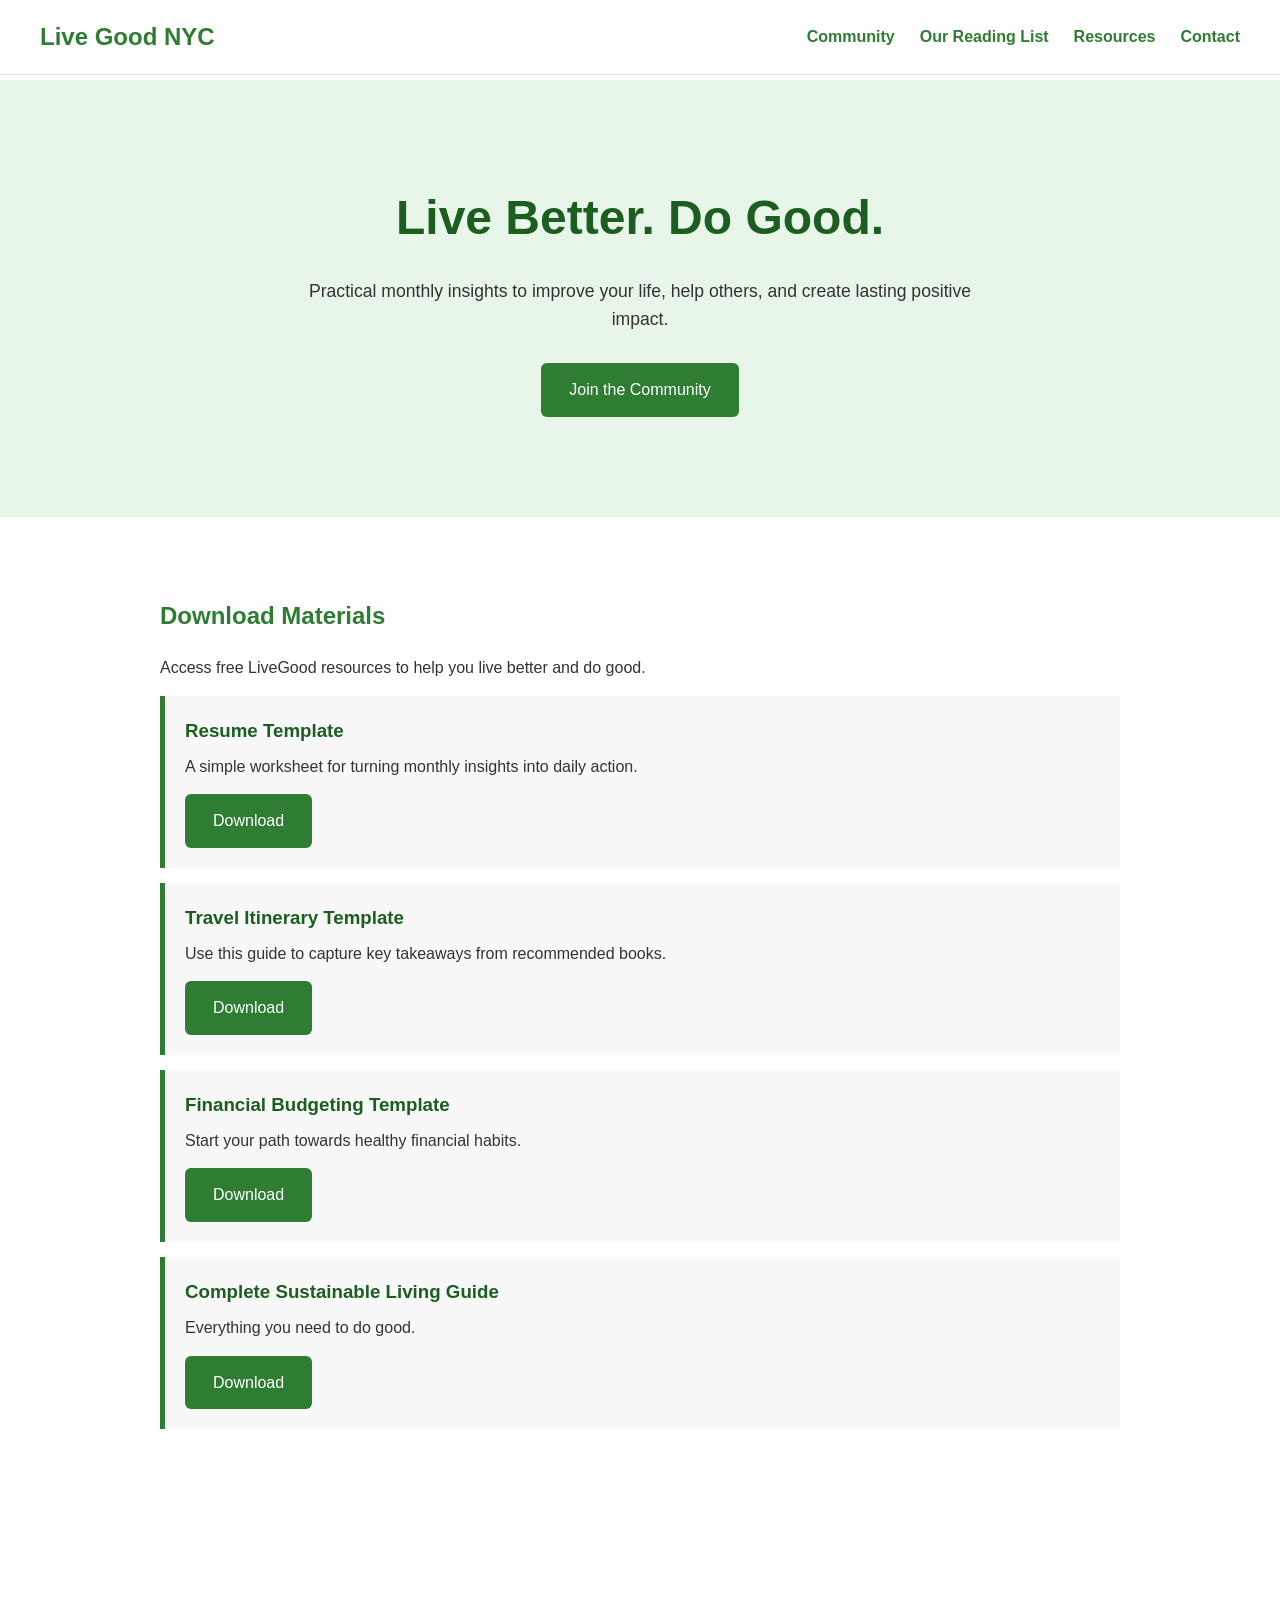
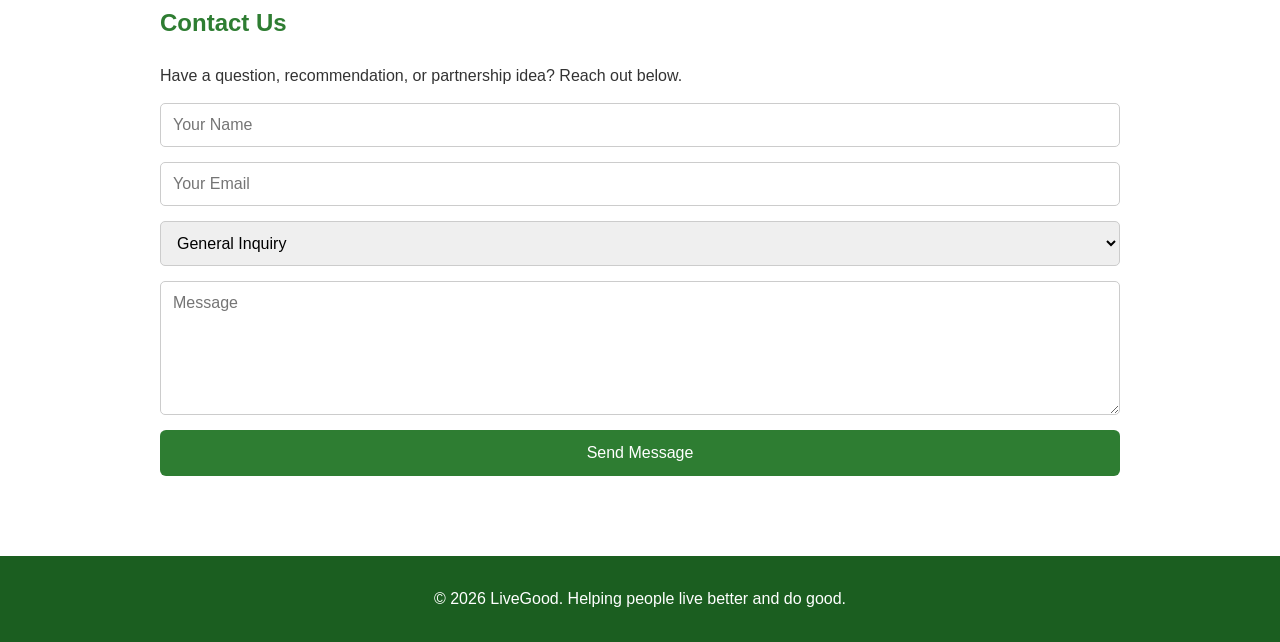
==== index.html @ 6002f82d "Remove PayPal integration and related sections Removed PayPal integration and several sections relat" ====
<!DOCTYPE html>
<html lang="en">
<head>
    <meta charset="UTF-8">
    <meta name="viewport" content="width=device-width, initial-scale=1.0">
    <title>Live Good NYC</title>
    <link rel="stylesheet" href="styles.css">
</head>
<body>

<nav>
    <div class="logo">Live Good NYC</div>
    <ul>
        <li><a href="community.html">Community</a></li>
        <li><a href="readinglist.html">Our Reading List</a></li>
        <li><a href="resources.html">Resources</a></li>
        <li><a href="contact.html">Contact</a></li>
    </ul>
</nav>

<header class="hero">
    <h1>Live Better. Do Good.</h1>
    <p>Practical monthly insights to improve your life, help others, and create lasting positive impact.</p>
    <a href="community.html" class="button">Join the Community</a>
</header>

<section id="materials">
    <h2>Download Materials</h2>
    <p>Access free LiveGood resources to help you live better and do good.</p>

    <div class="card">
        <h3>Resume Template</h3>
        <p>A simple worksheet for turning monthly insights into daily action.</p>
        <a class="button" href="materials/monthly-action-guide.txt" download>Download</a>
    </div>

    <div class="card">
        <h3>Travel Itinerary Template</h3>
        <p>Use this guide to capture key takeaways from recommended books.</p>
        <a class="button" href="materials/book-reflection-worksheet.txt" download>Download</a>
    </div>

    <div class="card">
        <h3>Financial Budgeting Template</h3>
        <p>Start your path towards healthy financial habits.</p>
        <a class="button" href="materials/charity-checklist.txt" download>Download</a>
    </div>

     <div class="card">
        <h3>Complete Sustainable Living Guide</h3>
        <p>Everything you need to do good.</p>
        <a class="button" href="materials/charity-checklist.txt" download>Download</a>
    </div>
</section>

<section id="contact">
    <h2>Contact Us</h2>
    <p>Have a question, recommendation, or partnership idea? Reach out below.</p>

    <form action="https://formspree.io/f/YOUR_FORM_ID" method="POST">
        <input type="text" name="name" placeholder="Your Name" required>
        <input type="email" name="email" placeholder="Your Email" required>

        <select name="reason">
            <option>General Inquiry</option>
            <option>Book Recommendation</option>
            <option>Charity Recommendation</option>
            <option>Partnership Opportunity</option>
        </select>

        <textarea name="message" rows="6" placeholder="Message"></textarea>
        <button type="submit">Send Message</button>
    </form>
</section>

<footer>
    <p>© 2026 LiveGood. Helping people live better and do good.</p>
</footer>

</body>
</html>
---- styles.css ----
* {
    margin: 0;
    padding: 0;
    box-sizing: border-box;
}

body {
    font-family: Helvetica, Helvetica, Garamond;
    color: #333;
    background: #ffffff;
    line-height: 1.6;
    padding-top: 80px;
}

nav {
    background: #ffffff;
    border-bottom: 1px solid #ddd;
    padding: 18px 40px;
    display: flex;
    justify-content: space-between;
    align-items: center;
    position: fixed;
    top: 0;
    left: 0;
    width: 100%;
    background: #ffffff;
    border-bottom: 1px solid #ddd;
    padding: 18px 40px;
    display: flex;
    justify-content: space-between;
    align-items: center;
    z-index: 1000;
}

.logo {
    color: #2e7d32;
    font-size: 1.5rem;
    font-weight: bold;
}

nav ul {
    list-style: none;
    display: flex;
    gap: 25px;
}

nav a {
    text-decoration: none;
    color: #2e7d32;
    font-weight: bold;
}

nav a:hover {
    color: #1b5e20;
}

.hero {
    background: #e8f5e9;
    text-align: center;
    padding: 100px 20px;
}

.hero h1 {
    font-size: 3rem;
    color: #1b5e20;
    margin-bottom: 20px;
}

.hero p {
    max-width: 700px;
    margin: 0 auto 30px;
    font-size: 1.1rem;
}

.button,
button {
    display: inline-block;
    background: #2e7d32;
    color: white;
    text-decoration: none;
    padding: 14px 28px;
    border: none;
    border-radius: 6px;
    cursor: pointer;
    font-size: 1rem;
}

.button:hover,
button:hover {
    background: #1b5e20;
}

section {
    max-width: 1000px;
    margin: auto;
    padding: 80px 20px;
}

section h2 {
    color: #2e7d32;
    margin-bottom: 20px;
}

section p {
    margin-bottom: 15px;
}

.card {
    background: #f8f8f8;
    border-left: 5px solid #2e7d32;
    padding: 20px;
    margin: 15px 0;
}

.card h3 {
    color: #1b5e20;
    margin-bottom: 8px;
}

form {
    display: flex;
    flex-direction: column;
}

input,
select,
textarea {
    margin-bottom: 15px;
    padding: 12px;
    border: 1px solid #ccc;
    border-radius: 5px;
    font-size: 1rem;
    font-family: Helvetica, Helvetica, Garamond;
}

footer {
    background: #1b5e20;
    color: white;
    text-align: center;
    padding: 30px;
}

.product-grid {
    display: grid;
    grid-template-columns: repeat(auto-fit, minmax(260px, 1fr));
    gap: 25px;
    margin-top: 30px;
}

.product-card {
    background: #ffffff;
    border: 1px solid #d7e6db;
    border-radius: 12px;
    padding: 20px;
    text-align: center;
}

.product-card img {
    width: 100%;
    height: 500px;
    object-fit: cover;
    border-radius: 10px;
    margin-bottom: 15px;
}

.product-card h3 {
    color: #2e7d32;
    margin-bottom: 10px;
}

.product-card p {
    margin-bottom: 12px;
}

@media (max-width: 700px) {
    nav {
        flex-direction: column;
        gap: 15px;
    }

    nav ul {
        flex-direction: column;
        gap: 10px;
        text-align: center;
    }

    .hero h1 {
        font-size: 2.2rem;
    }
}
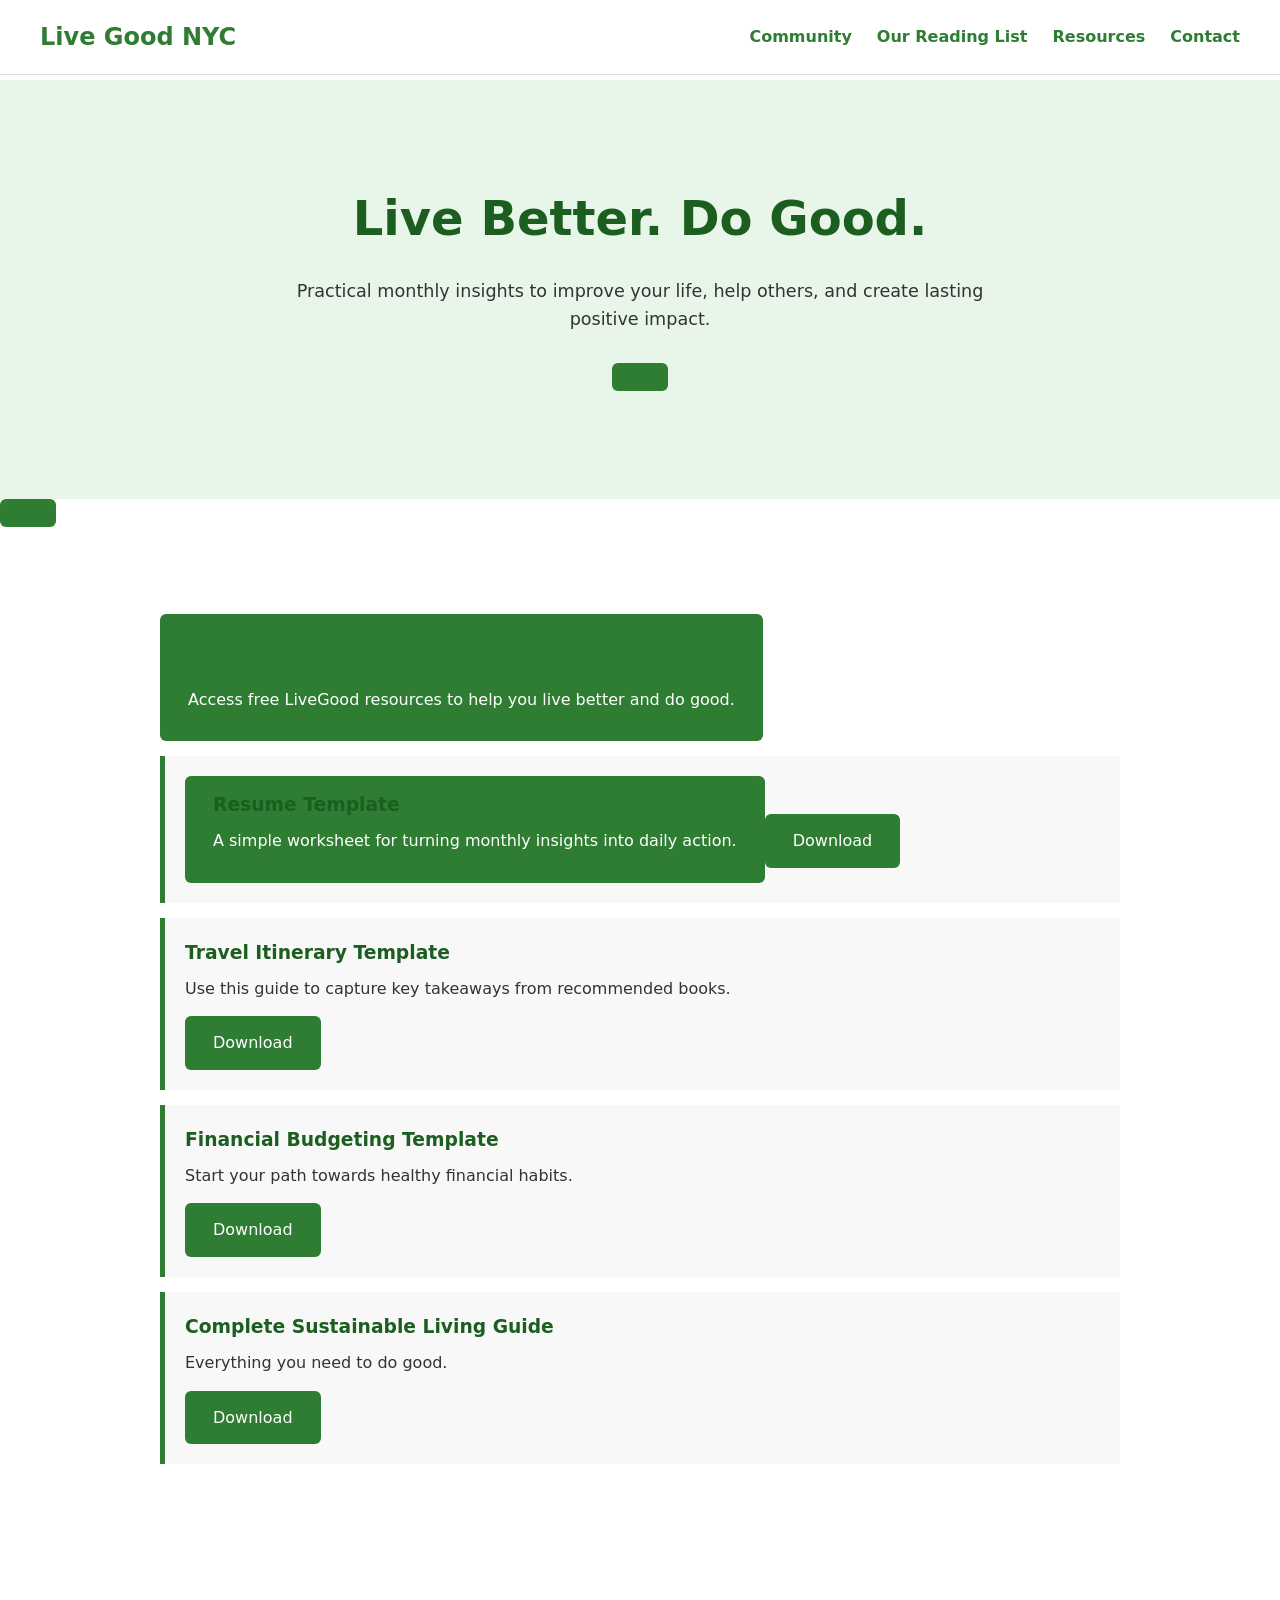
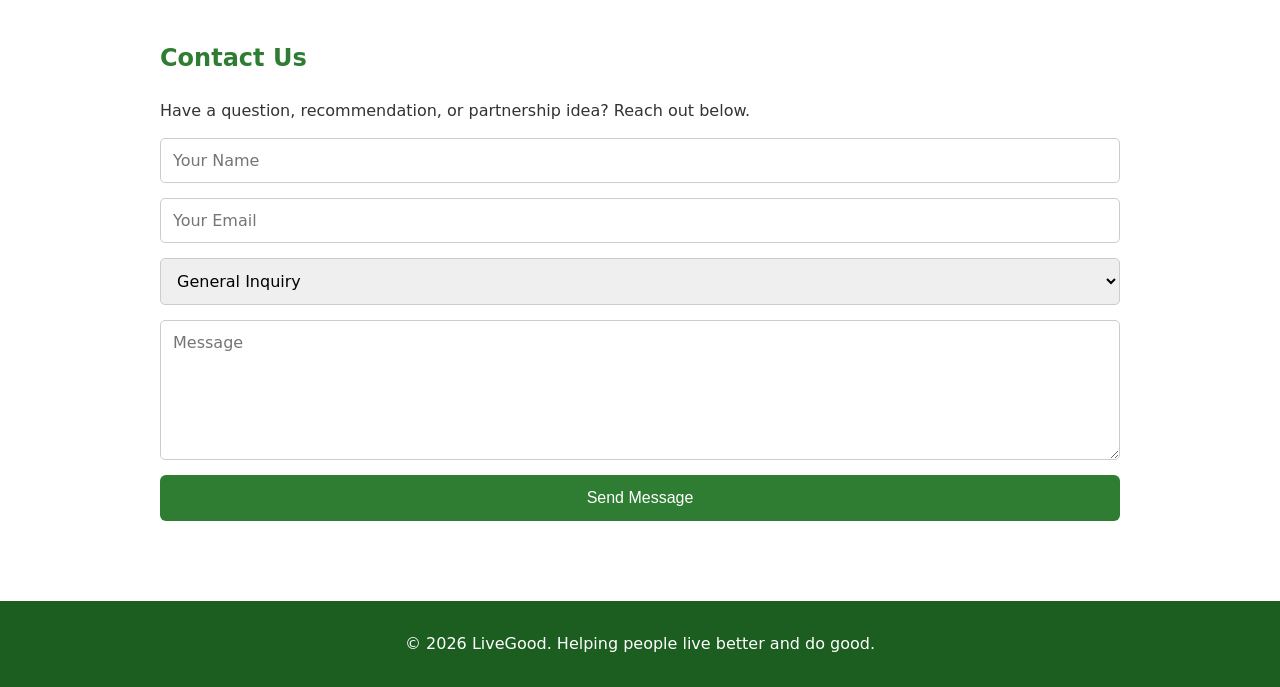
==== commit 291ef154: "Update subscription link in header" ====
--- a/index.html
+++ b/index.html
@@ -21,7 +21,7 @@
 <header class="hero">
     <h1>Live Better. Do Good.</h1>
     <p>Practical monthly insights to improve your life, help others, and create lasting positive impact.</p>
-    <a href="community.html" class="button">Join the Community</a>
+    <a class="button" href="https://YOURSUBSTACK.substack.com" target="_blank" Subscribe Now</a>
 </header>
 
 <section id="materials">
--- a/styles.css
+++ b/styles.css
@@ -5,7 +5,7 @@
 }
 
 body {
-    font-family: Helvetica, Helvetica, Garamond;
+    font-family: Inter, system-ui, sans-serif;
     color: #333;
     background: #ffffff;
     line-height: 1.6;
@@ -13,10 +13,6 @@
 }
 
 nav {
-    background: #ffffff;
-    border-bottom: 1px solid #ddd;
-    padding: 18px 40px;
-    display: flex;
     justify-content: space-between;
     align-items: center;
     position: fixed;
@@ -27,8 +23,6 @@
     border-bottom: 1px solid #ddd;
     padding: 18px 40px;
     display: flex;
-    justify-content: space-between;
-    align-items: center;
     z-index: 1000;
 }
 
@@ -130,7 +124,7 @@
     border: 1px solid #ccc;
     border-radius: 5px;
     font-size: 1rem;
-    font-family: Helvetica, Helvetica, Garamond;
+    font-family: Inter, system-ui, sans-serif;
 }
 
 footer {
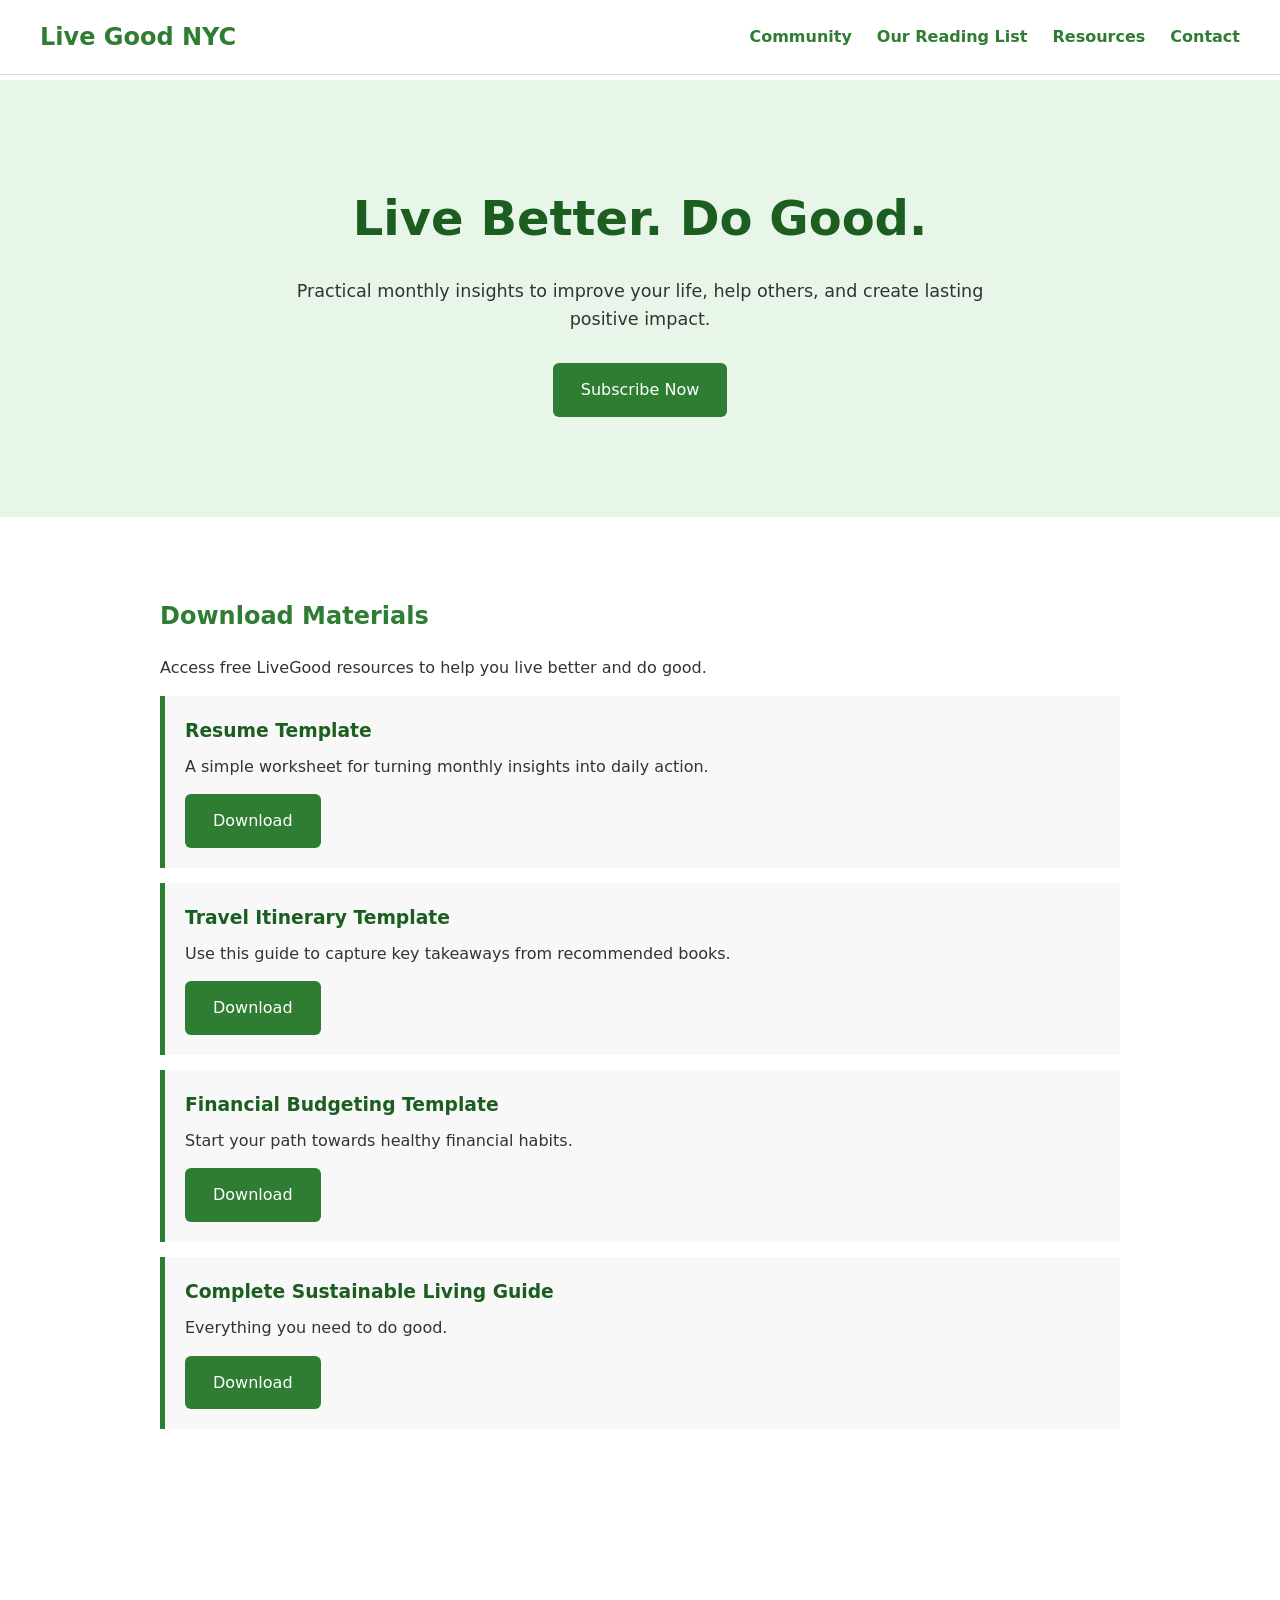
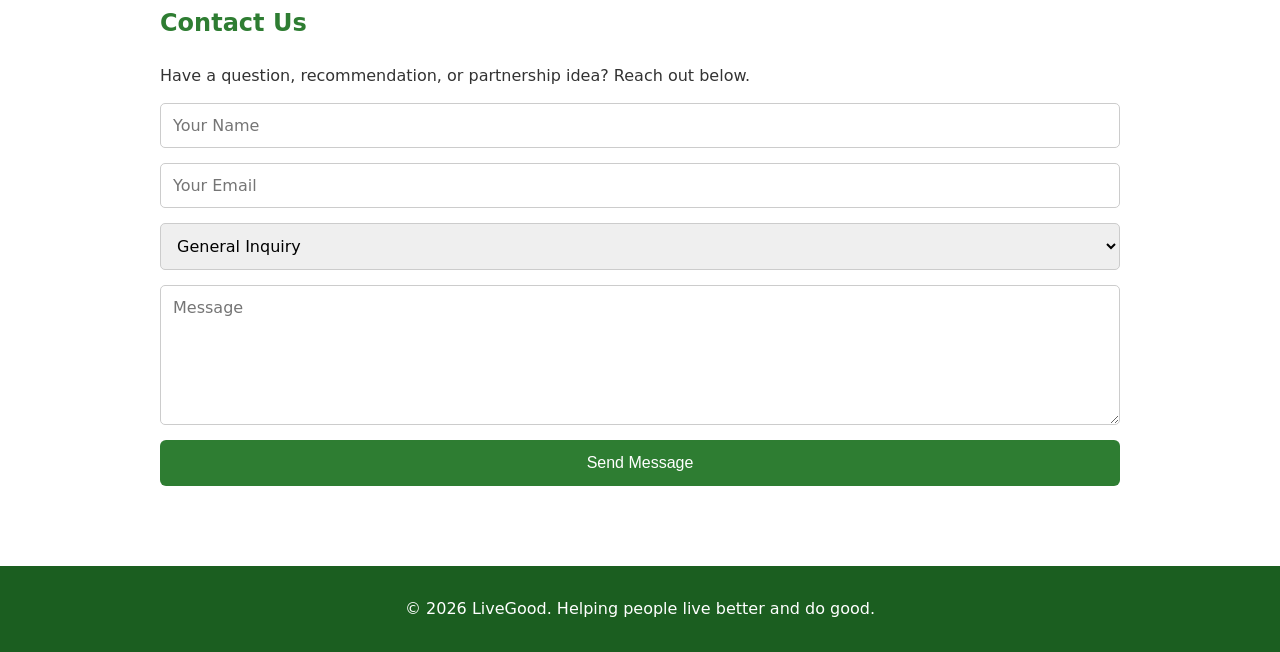
==== commit 40e2ecb6: "Fix button link formatting in index.html" ====
--- a/index.html
+++ b/index.html
@@ -21,7 +21,7 @@
 <header class="hero">
     <h1>Live Better. Do Good.</h1>
     <p>Practical monthly insights to improve your life, help others, and create lasting positive impact.</p>
-    <a class="button" href="https://YOURSUBSTACK.substack.com" target="_blank" Subscribe Now</a>
+    <a class="button" href="https://YOURSUBSTACK.substack.com" target="_blank">Subscribe Now</a>
 </header>
 
 <section id="materials">
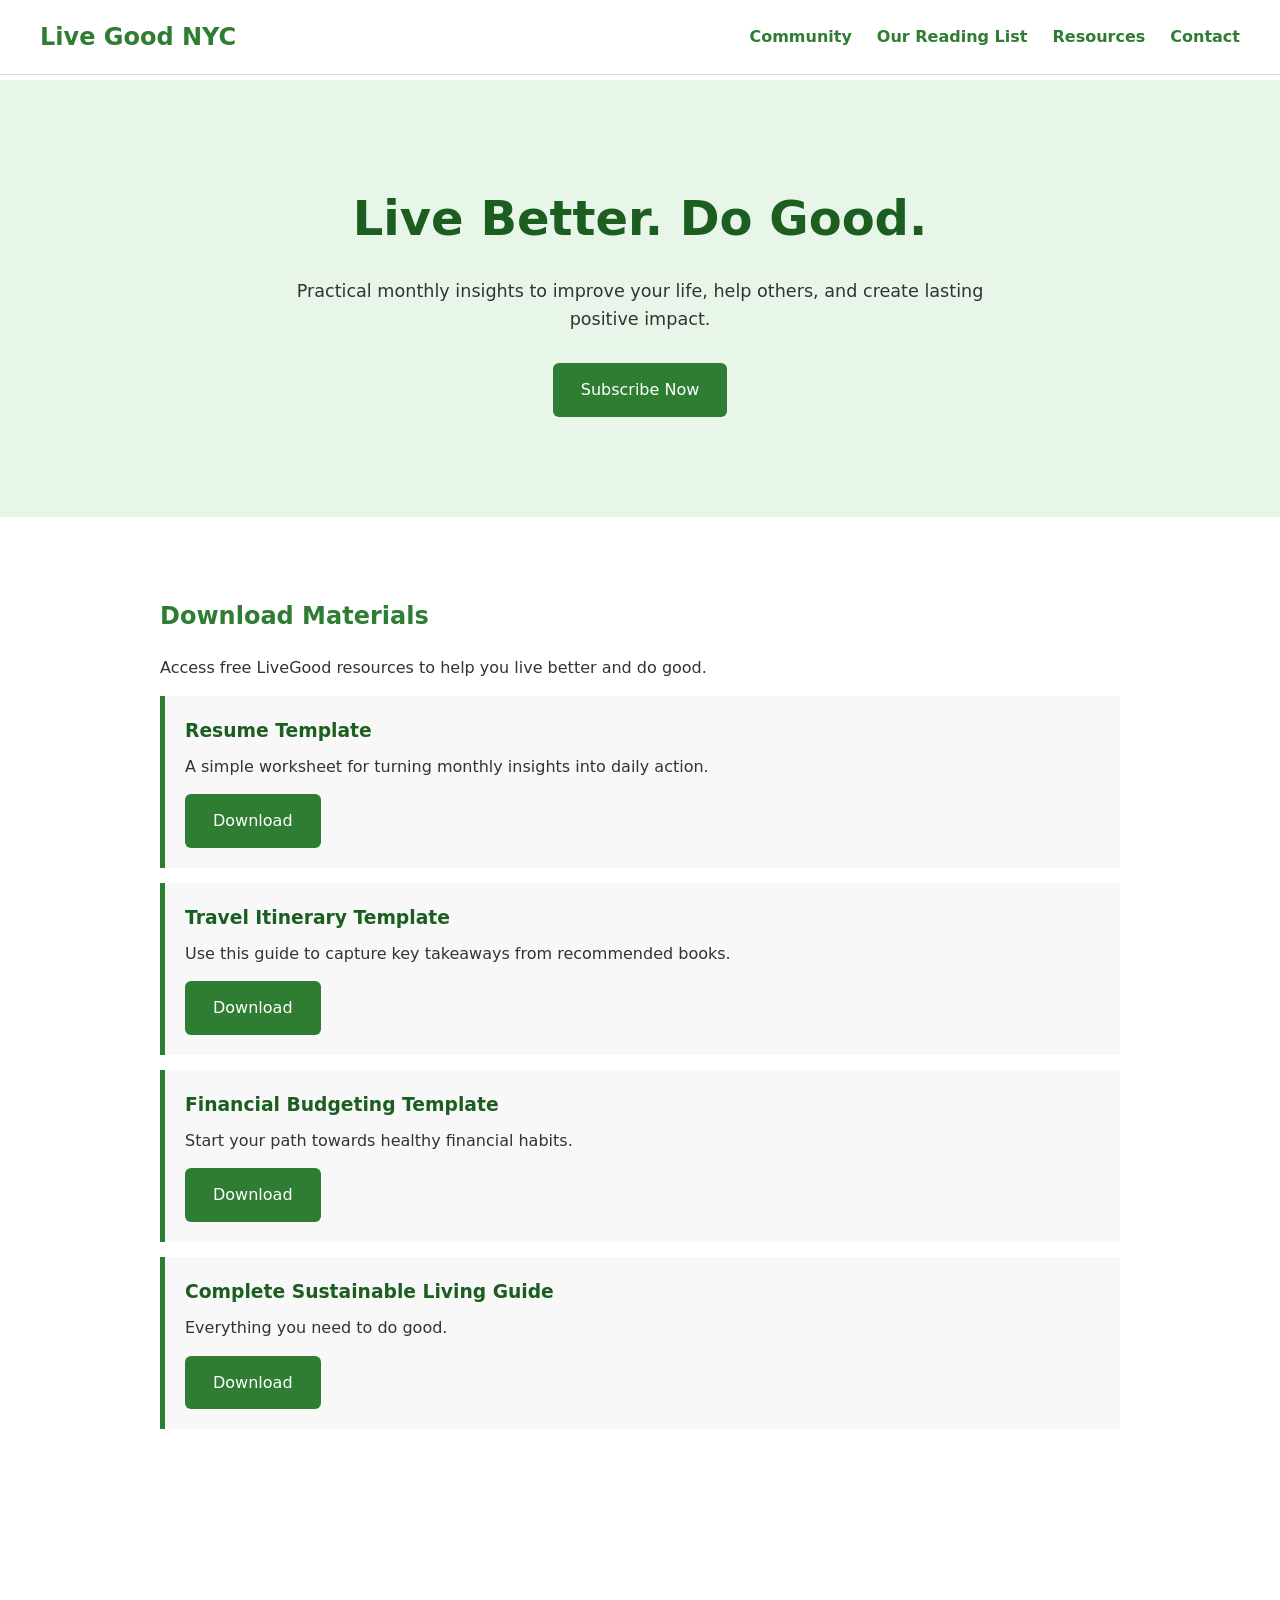
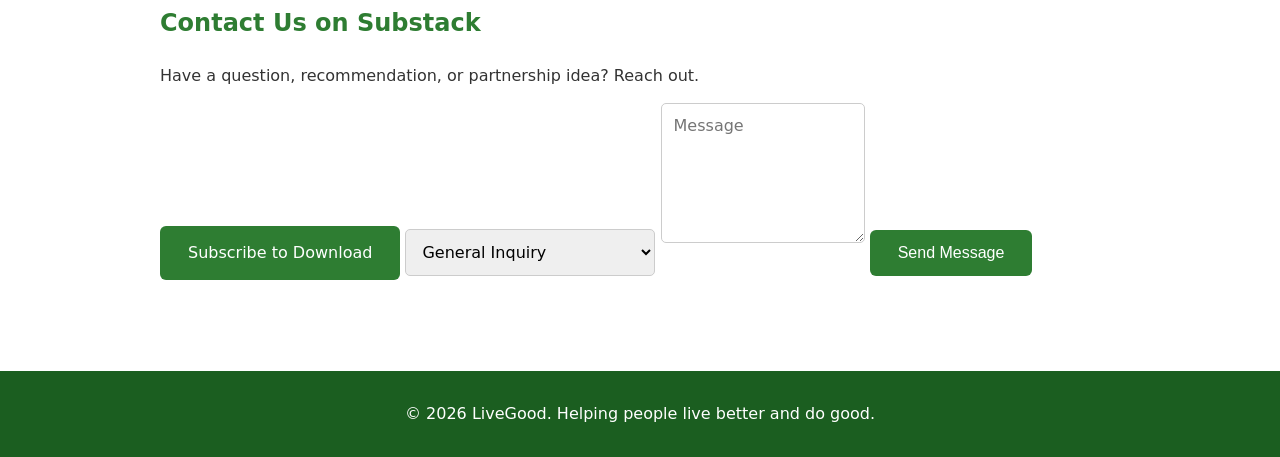
==== commit 9dee7ebc: "Update subscription link and contact section Updated the subscription link and modified contact sect" ====
--- a/index.html
+++ b/index.html
@@ -21,7 +21,7 @@
 <header class="hero">
     <h1>Live Better. Do Good.</h1>
     <p>Practical monthly insights to improve your life, help others, and create lasting positive impact.</p>
-    <a class="button" href="https://YOURSUBSTACK.substack.com" target="_blank">Subscribe Now</a>
+    <a class="button" href="https://livegoodnyc.substack.com" target="_blank">Subscribe Now</a>
 </header>
 
 <section id="materials">
@@ -54,12 +54,15 @@
 </section>
 
 <section id="contact">
-    <h2>Contact Us</h2>
-    <p>Have a question, recommendation, or partnership idea? Reach out below.</p>
+    <h2>Contact Us on Substack</h2>
+    <p>Have a question, recommendation, or partnership idea? Reach out.</p>
 
-    <form action="https://formspree.io/f/YOUR_FORM_ID" method="POST">
-        <input type="text" name="name" placeholder="Your Name" required>
-        <input type="email" name="email" placeholder="Your Email" required>
+    <a
+  href="https://livegoodnyc.substack.com"
+  target="_blank"
+  class="button">
+  Subscribe to Download
+</a>
 
         <select name="reason">
             <option>General Inquiry</option>
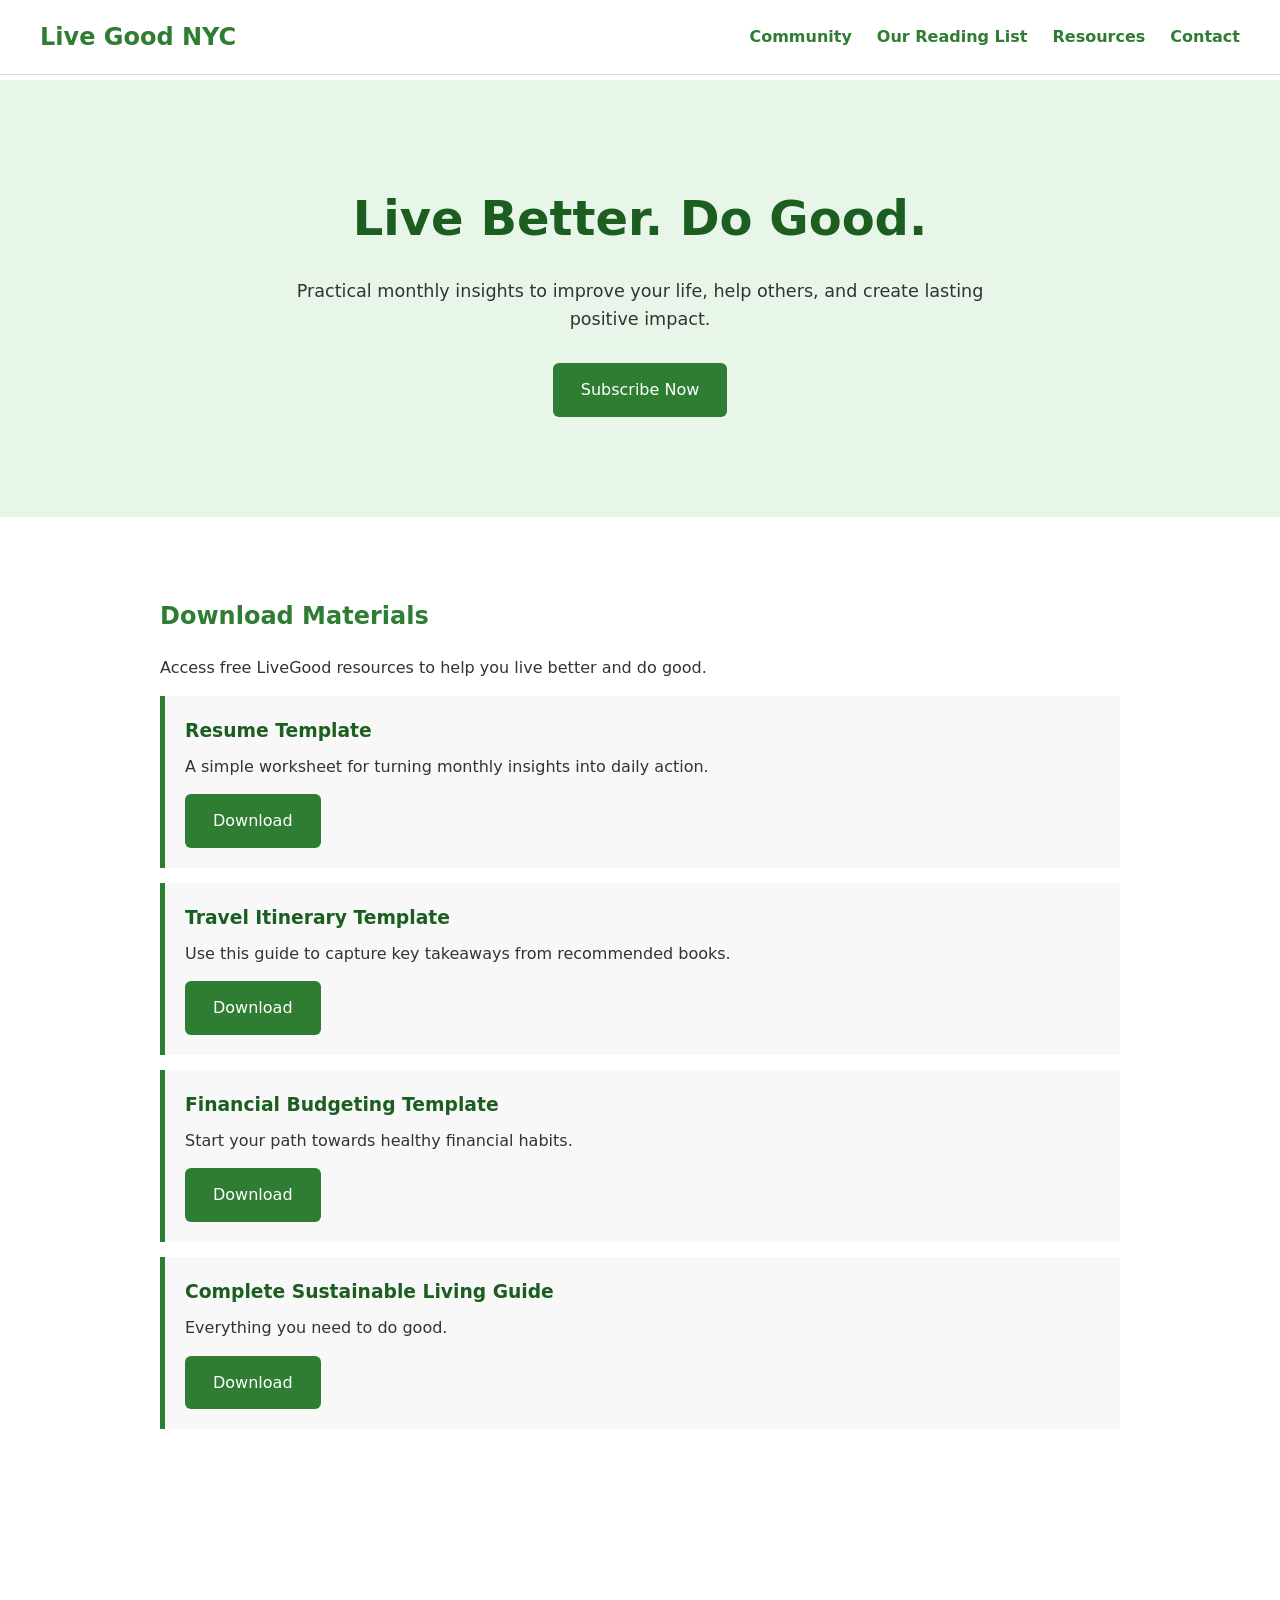
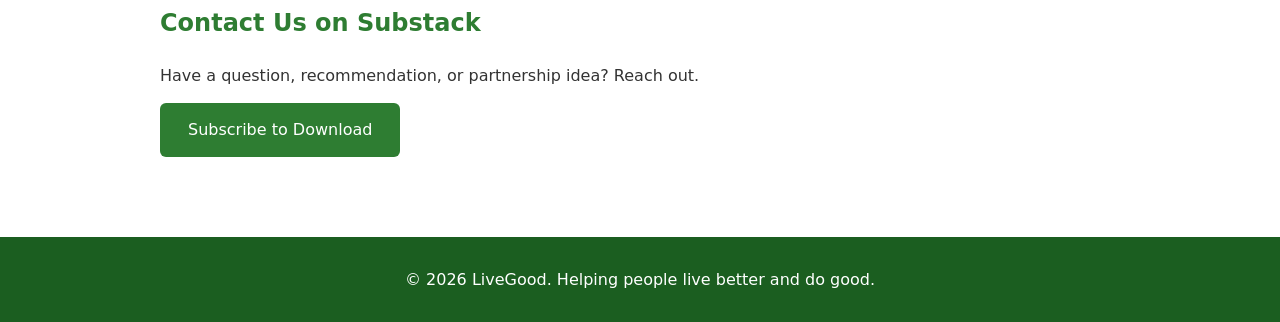
==== commit 7553b295: "Update subscription links and remove contact form Updated subscription links to point to the new Sub" ====
--- a/index.html
+++ b/index.html
@@ -21,7 +21,7 @@
 <header class="hero">
     <h1>Live Better. Do Good.</h1>
     <p>Practical monthly insights to improve your life, help others, and create lasting positive impact.</p>
-    <a class="button" href="https://livegoodnyc.substack.com" target="_blank">Subscribe Now</a>
+    <a class="button" href="https://substack.com/@livegoodnyc" target="_blank">Subscribe Now</a>
 </header>
 
 <section id="materials">
@@ -58,22 +58,11 @@
     <p>Have a question, recommendation, or partnership idea? Reach out.</p>
 
     <a
-  href="https://livegoodnyc.substack.com"
+  href="https://substack.com/@livegoodnyc"
   target="_blank"
   class="button">
   Subscribe to Download
 </a>
-
-        <select name="reason">
-            <option>General Inquiry</option>
-            <option>Book Recommendation</option>
-            <option>Charity Recommendation</option>
-            <option>Partnership Opportunity</option>
-        </select>
-
-        <textarea name="message" rows="6" placeholder="Message"></textarea>
-        <button type="submit">Send Message</button>
-    </form>
 </section>
 
 <footer>
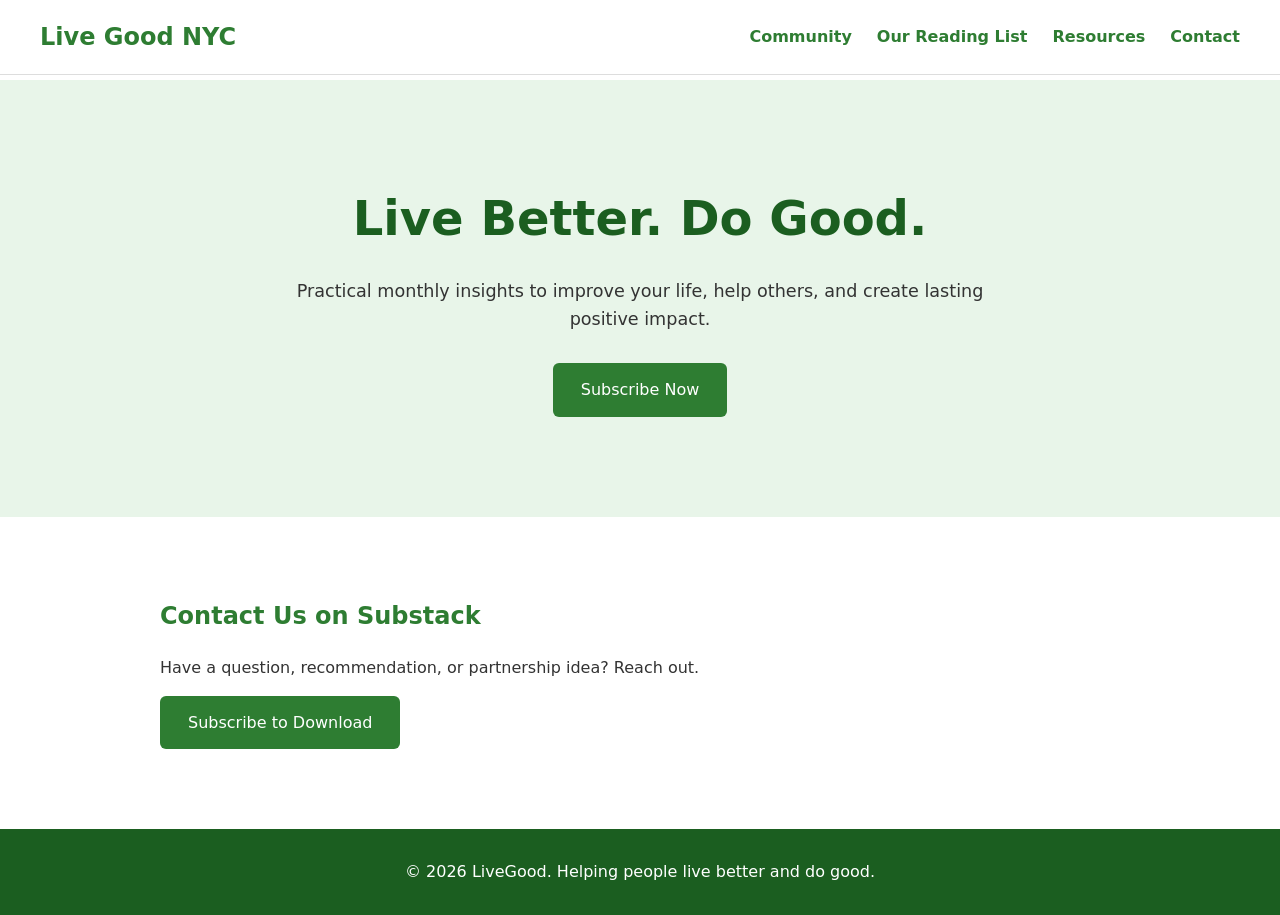
==== commit d456a35d: "Remove materials section from index.html Removed the materials section containing various templates " ====
--- a/index.html
+++ b/index.html
@@ -24,45 +24,12 @@
     <a class="button" href="https://substack.com/@livegoodnyc" target="_blank">Subscribe Now</a>
 </header>
 
-<section id="materials">
-    <h2>Download Materials</h2>
-    <p>Access free LiveGood resources to help you live better and do good.</p>
-
-    <div class="card">
-        <h3>Resume Template</h3>
-        <p>A simple worksheet for turning monthly insights into daily action.</p>
-        <a class="button" href="materials/monthly-action-guide.txt" download>Download</a>
-    </div>
-
-    <div class="card">
-        <h3>Travel Itinerary Template</h3>
-        <p>Use this guide to capture key takeaways from recommended books.</p>
-        <a class="button" href="materials/book-reflection-worksheet.txt" download>Download</a>
-    </div>
-
-    <div class="card">
-        <h3>Financial Budgeting Template</h3>
-        <p>Start your path towards healthy financial habits.</p>
-        <a class="button" href="materials/charity-checklist.txt" download>Download</a>
-    </div>
-
-     <div class="card">
-        <h3>Complete Sustainable Living Guide</h3>
-        <p>Everything you need to do good.</p>
-        <a class="button" href="materials/charity-checklist.txt" download>Download</a>
-    </div>
-</section>
-
 <section id="contact">
     <h2>Contact Us on Substack</h2>
     <p>Have a question, recommendation, or partnership idea? Reach out.</p>
-
-    <a
-  href="https://substack.com/@livegoodnyc"
-  target="_blank"
-  class="button">
-  Subscribe to Download
-</a>
+    <div>
+    <a href="https://substack.com/@livegoodnyc" target="_blank" class="button">Subscribe to Download</a>
+    </div>
 </section>
 
 <footer>
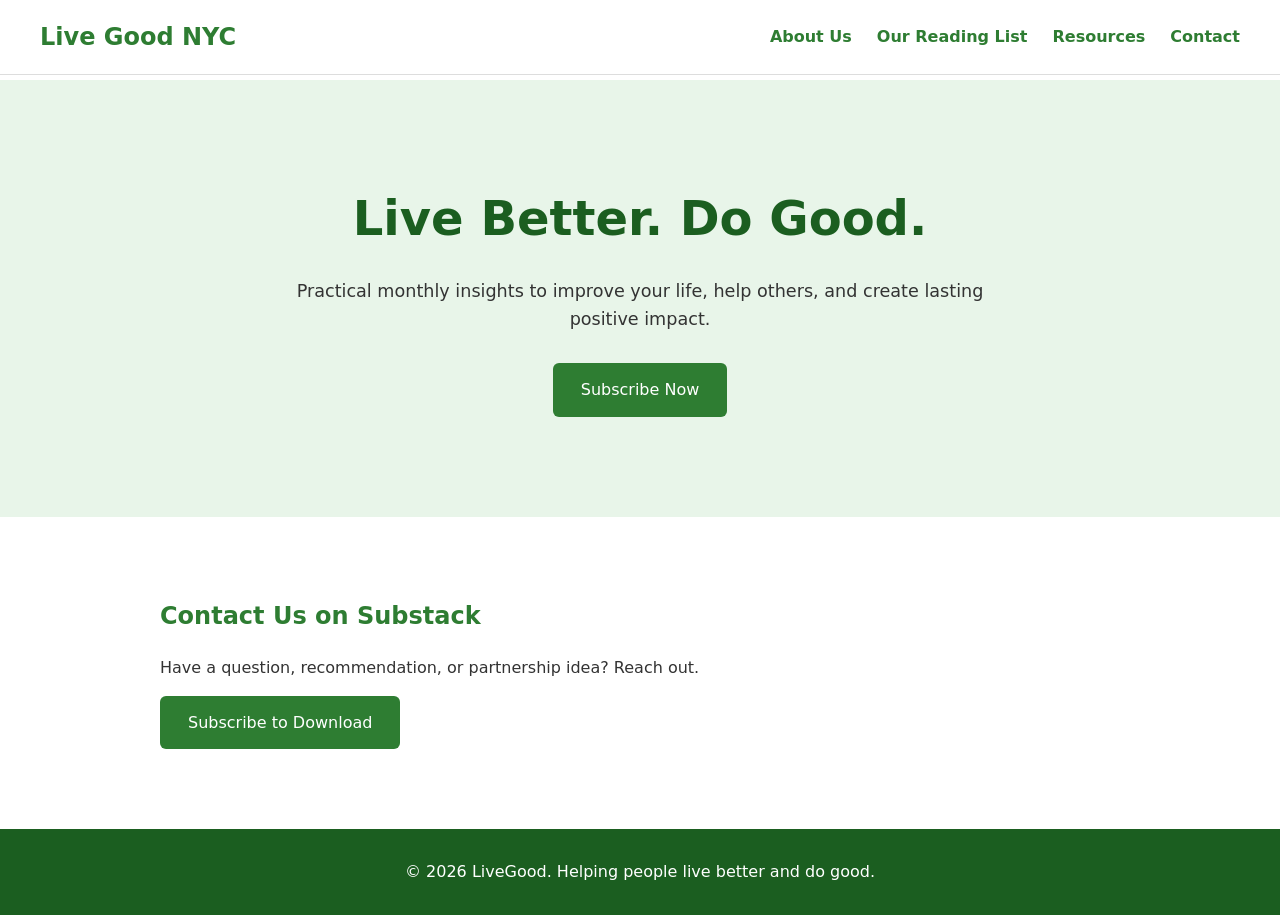
==== commit e93cd5cb: "Replace 'Community' link with 'About Us' link" ====
--- a/index.html
+++ b/index.html
@@ -11,7 +11,7 @@
 <nav>
     <div class="logo">Live Good NYC</div>
     <ul>
-        <li><a href="community.html">Community</a></li>
+        <li><a href="aboutus.html">About Us</a></li>
         <li><a href="readinglist.html">Our Reading List</a></li>
         <li><a href="resources.html">Resources</a></li>
         <li><a href="contact.html">Contact</a></li>
